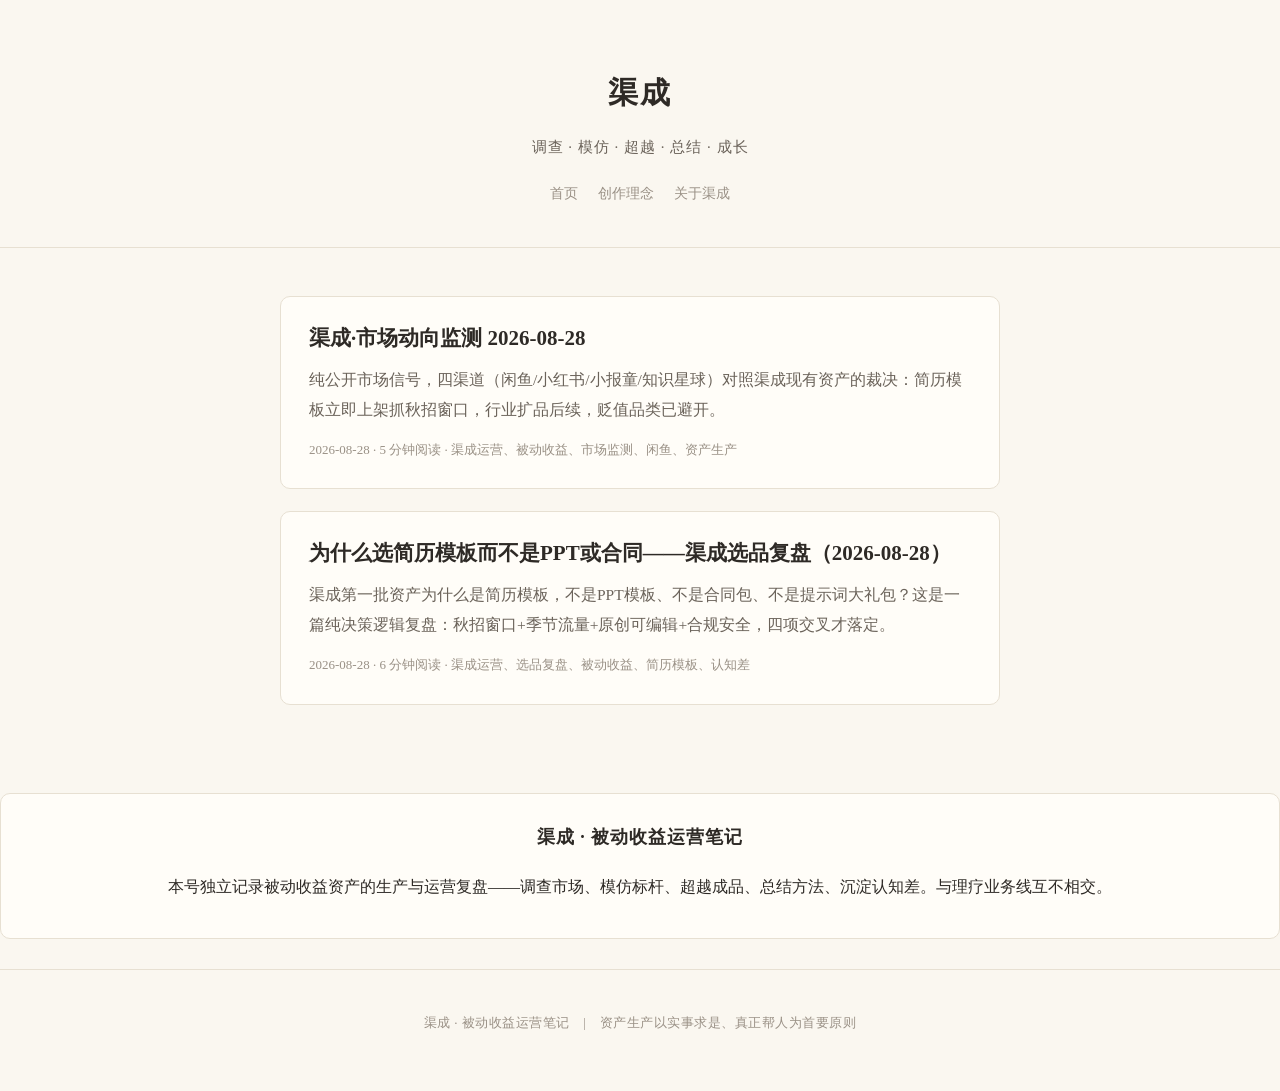
==== index.html @ 199cbadd "feat: 博客布局升级+选品复盘首篇+关于页" ====
<!doctype html>
<html lang="zh-CN">
<head>
<meta charset="utf-8">
<meta name="viewport" content="width=device-width, initial-scale=1">
<title>渠成 · 被动收益运营笔记</title>
<meta name="description" content="渠成被动收益资产的生产与运营复盘：市场监测、资产方向裁决、认知差飞轮。调查→模仿→超越→总结→成长。">
<meta property="og:type" content="website">
<meta property="og:title" content="渠成 · 被动收益运营笔记">
<meta property="og:description" content="渠成被动收益资产的生产与运营复盘：市场监测、资产方向裁决、认知差飞轮。">
<meta property="og:url" content="https://mingyi-blog.github.io/qucheng-operation/">
<meta property="og:site_name" content="渠成">
<meta name="twitter:card" content="summary">
<link rel="stylesheet" href="assets/style.css">
</head>
<body>
<header class="site-header">
  <div class="wrap">
    <h1 class="site-title">渠成</h1>
    <p class="site-sub">调查 · 模仿 · 超越 · 总结 · 成长</p>
    <div class="site-nav"><a href="./">首页</a><a href="manifesto.html">创作理念</a><a href="about.html">关于渠成</a></div>
  </div>
</header>
<main class="wrap post-list">
<a class="post-card" href="posts/qucheng-market-2026-08-28.html"><h2>渠成·市场动向监测 2026-08-28</h2><p>纯公开市场信号，四渠道（闲鱼/小红书/小报童/知识星球）对照渠成现有资产的裁决：简历模板立即上架抓秋招窗口，行业扩品后续，贬值品类已避开。</p><div class="post-meta">2026-08-28 · 5 分钟阅读 · 渠成运营、被动收益、市场监测、闲鱼、资产生产</div></a>
<a class="post-card" href="posts/why-resume-not-ppt-2026-08-28.html"><h2>为什么选简历模板而不是PPT或合同——渠成选品复盘（2026-08-28）</h2><p>渠成第一批资产为什么是简历模板，不是PPT模板、不是合同包、不是提示词大礼包？这是一篇纯决策逻辑复盘：秋招窗口+季节流量+原创可编辑+合规安全，四项交叉才落定。</p><div class="post-meta">2026-08-28 · 6 分钟阅读 · 渠成运营、选品复盘、被动收益、简历模板、认知差</div></a>

</main>
<section class="follow-box"><h3 class="box-title">渠成 · 被动收益运营笔记</h3><p class="cta-text">本号独立记录被动收益资产的生产与运营复盘——调查市场、模仿标杆、超越成品、总结方法、沉淀认知差。与理疗业务线互不相交。</p></section>
<footer class="site-footer">渠成 · 被动收益运营笔记　|　资产生产以实事求是、真正帮人为首要原则</footer>
</body>
</html>
---- assets/style.css ----
:root {
  --bg: #faf7f0;
  --bg-card: #fffdf8;
  --ink: #2e2a26;
  --ink-soft: #6b635a;
  --ink-faint: #9a9186;
  --line: #e7e0d2;
  --accent: #8a6d3b;
  --accent-soft: #b89b6e;
  --max: 720px;
  --radius: 10px;
}

* { box-sizing: border-box; }

html { scroll-behavior: smooth; }

body {
  margin: 0;
  background: var(--bg);
  color: var(--ink);
  font-family: "Noto Serif SC", "Songti SC", "SimSun", serif;
  font-size: 18px;
  line-height: 1.95;
  -webkit-font-smoothing: antialiased;
}

a { color: var(--accent); text-decoration: none; }
a:hover { color: var(--accent-soft); text-decoration: underline; }

.wrap { max-width: var(--max); margin: 0 auto; padding: 0 22px; }

/* ---------- 顶部 ---------- */
.site-header {
  text-align: center;
  padding: 64px 22px 40px;
  border-bottom: 1px solid var(--line);
  margin-bottom: 8px;
}
.site-title {
  font-size: 30px;
  font-weight: 700;
  letter-spacing: 2px;
  margin: 0 0 10px;
}
.site-sub {
  font-size: 15px;
  color: var(--ink-soft);
  letter-spacing: 1px;
  margin: 0;
}
.site-nav { margin-top: 18px; font-size: 14px; }
.site-nav a { color: var(--ink-faint); margin: 0 10px; }

/* ---------- 文章列表 ---------- */
.post-list { padding: 40px 0 20px; }
.post-card {
  display: block;
  background: var(--bg-card);
  border: 1px solid var(--line);
  border-radius: var(--radius);
  padding: 26px 28px;
  margin-bottom: 22px;
  transition: transform .15s ease, box-shadow .15s ease;
}
.post-card:hover {
  transform: translateY(-2px);
  box-shadow: 0 8px 24px rgba(120,100,60,.10);
  text-decoration: none;
}
.post-card h2 {
  font-size: 21px;
  margin: 0 0 10px;
  color: var(--ink);
  line-height: 1.5;
}
.post-card p { margin: 0 0 12px; color: var(--ink-soft); font-size: 15.5px; }
.post-meta { font-size: 13px; color: var(--ink-faint); }

/* ---------- 文章页 ---------- */
.article { padding: 56px 0 40px; }
.article-header { text-align: center; margin-bottom: 38px; }
.article-header h1 {
  font-size: 27px;
  font-weight: 700;
  letter-spacing: 1px;
  margin: 0 0 14px;
  line-height: 1.5;
}
.article-meta {
  font-size: 13.5px;
  color: var(--ink-faint);
  letter-spacing: .5px;
}
.article-body { font-size: 18px; }
.article-body h2 {
  font-size: 21px;
  margin: 38px 0 14px;
  padding-left: 12px;
  border-left: 3px solid var(--accent-soft);
}
.article-body p { margin: 16px 0; }
.article-body blockquote {
  margin: 22px 0;
  padding: 14px 22px;
  background: #f4efe4;
  border-left: 3px solid var(--accent);
  border-radius: 0 var(--radius) var(--radius) 0;
  color: var(--ink-soft);
  font-style: normal;
}
.article-body ul, .article-body ol { padding-left: 24px; margin: 16px 0; }
.article-body li { margin: 8px 0; }
.article-body hr { border: none; border-top: 1px solid var(--line); margin: 36px 0; }

.tags { margin-top: 18px; }
.tag {
  display: inline-block;
  font-size: 12.5px;
  color: var(--accent);
  background: #f3ecdd;
  border: 1px solid var(--line);
  border-radius: 20px;
  padding: 3px 12px;
  margin: 0 6px 6px 0;
}

.article-body table {
  width: 100%;
  border-collapse: collapse;
  margin: 20px 0;
  font-size: 15px;
  background: var(--bg-card);
  border: 1px solid var(--line);
  border-radius: var(--radius);
  overflow: hidden;
}
.article-body th, .article-body td {
  padding: 10px 12px;
  border-bottom: 1px solid var(--line);
  text-align: left;
}
.article-body th {
  background: #f4efe4;
  font-weight: 700;
  color: var(--ink);
  font-size: 13.5px;
}
.article-body tr:last-child td { border-bottom: none; }
.article-body td { color: var(--ink-soft); }

/* ---------- 页脚 ---------- */
.site-footer {
  text-align: center;
  padding: 40px 22px 56px;
  border-top: 1px solid var(--line);
  margin-top: 30px;
  font-size: 13px;
  color: var(--ink-faint);
  letter-spacing: .5px;
}

/* ---------- 分享栏 ---------- */
.share-bar {
  margin: 26px 0 10px;
  padding: 14px 16px;
  background: #f4efe4;
  border: 1px solid var(--line);
  border-radius: var(--radius);
}
.share-tip { font-size: 14px; color: var(--ink-soft); margin-right: 6px; }
.share-btn {
  font-family: inherit;
  font-size: 13.5px;
  color: var(--accent);
  background: var(--bg-card);
  border: 1px solid var(--accent-soft);
  border-radius: 18px;
  padding: 5px 14px;
  margin: 4px 4px 0 0;
  cursor: pointer;
  transition: background .15s ease, color .15s ease;
}
.share-btn:hover { background: var(--accent); color: #fff; }
.wx-qr {
  margin: 12px 0 4px;
  padding: 14px 16px;
  background: var(--bg-card);
  border: 1px solid var(--line);
  border-radius: var(--radius);
  text-align: center;
  font-size: 13px;
  color: var(--ink-soft);
}
.wx-qr img { display: block; margin: 8px auto 0; border-radius: 6px; }

/* ---------- 关注引导 / 私域 CTA ---------- */
.follow-box, .cta-box {
  margin: 46px 0 0;
  padding: 26px 24px;
  background: var(--bg-card);
  border: 1px solid var(--line);
  border-radius: var(--radius);
  text-align: center;
}
.box-title {
  font-size: 18px;
  color: var(--ink);
  margin: 0 0 16px;
  letter-spacing: 1px;
}
.social-list {
  display: flex;
  flex-wrap: wrap;
  justify-content: center;
  gap: 12px;
}
.social-link {
  display: inline-flex;
  flex-direction: column;
  align-items: center;
  min-width: 92px;
  padding: 12px 14px;
  background: #f4efe4;
  border: 1px solid var(--line);
  border-radius: var(--radius);
  color: var(--accent);
  font-size: 15px;
  font-weight: 600;
  text-decoration: none;
}
.social-link span {
  margin-top: 4px;
  font-size: 12px;
  font-weight: 400;
  color: var(--ink-faint);
}
.social-link:hover { background: var(--accent); color: #fff; text-decoration: none; }
.social-link:hover span { color: rgba(255,255,255,.8); }
.cta-text {
  font-size: 16px;
  color: var(--ink);
  margin: 0 0 10px;
}
.cta-note {
  font-size: 13px;
  color: var(--ink-faint);
  margin: 0;
}

/* ---------- 响应式 ---------- */
@media (max-width: 600px) {
  body { font-size: 16.5px; }
  .site-header { padding: 44px 18px 30px; }
  .site-title { font-size: 25px; }
  .article-header h1 { font-size: 23px; }
  .post-card { padding: 20px 20px; }
  .article-body { font-size: 16.5px; }
  .social-link { min-width: 76px; padding: 10px; }
}

/* ---------- 相关阅读 / 大家还问 ---------- */
.rel-box, .faq-box {
  margin: 46px 0 0;
  padding: 24px 24px;
  background: var(--bg-card);
  border: 1px solid var(--line);
  border-radius: var(--radius);
}
.rel-list { display: flex; flex-direction: column; gap: 10px; }
.rel-link {
  display: block;
  padding: 12px 16px;
  background: #f4efe4;
  border: 1px solid var(--line);
  border-radius: var(--radius);
  color: var(--ink);
  font-size: 15.5px;
  font-weight: 600;
  text-decoration: none;
}
.rel-link:hover { background: var(--accent); color: #fff; text-decoration: none; }
.faq-item {
  padding: 12px 0;
  border-bottom: 1px dashed var(--line);
}
.faq-item:last-child { border-bottom: none; }
.faq-q { margin: 0 0 6px; font-size: 16px; font-weight: 700; color: var(--ink); }
.faq-a { margin: 0; font-size: 15px; color: var(--ink-soft); }
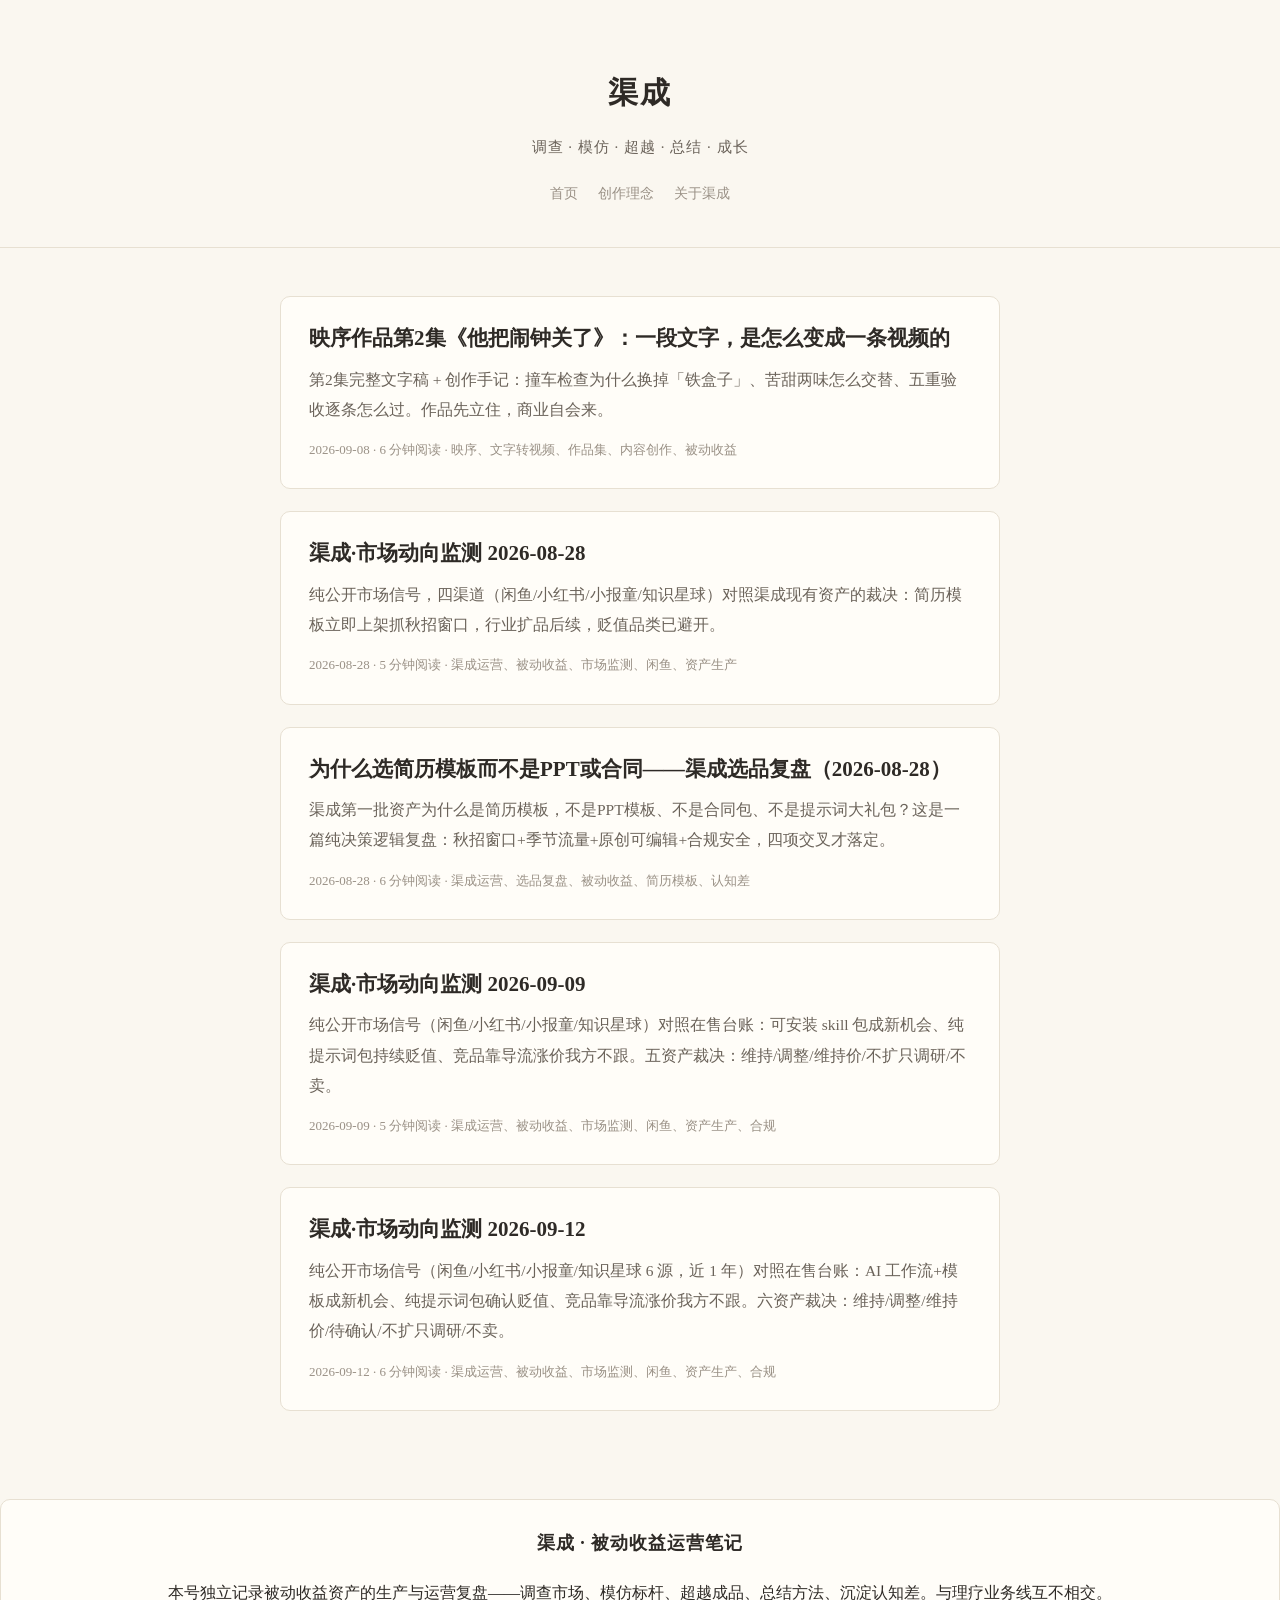
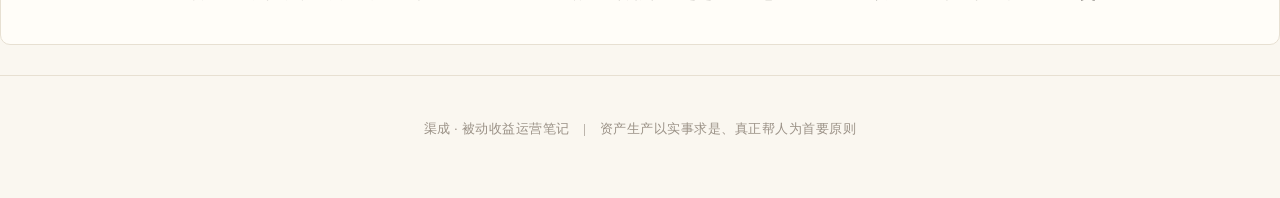
==== commit 5968b3f5: "feat: 渠成市场监测 2026-09-12" ====
--- a/index.html
+++ b/index.html
@@ -22,8 +22,11 @@
   </div>
 </header>
 <main class="wrap post-list">
+<a class="post-card" href="posts/yingxu-ep2-alarm-clock-2026-09-08.html"><h2>映序作品第2集《他把闹钟关了》：一段文字，是怎么变成一条视频的</h2><p>第2集完整文字稿 + 创作手记：撞车检查为什么换掉「铁盒子」、苦甜两味怎么交替、五重验收逐条怎么过。作品先立住，商业自会来。</p><div class="post-meta">2026-09-08 · 6 分钟阅读 · 映序、文字转视频、作品集、内容创作、被动收益</div></a>
 <a class="post-card" href="posts/qucheng-market-2026-08-28.html"><h2>渠成·市场动向监测 2026-08-28</h2><p>纯公开市场信号，四渠道（闲鱼/小红书/小报童/知识星球）对照渠成现有资产的裁决：简历模板立即上架抓秋招窗口，行业扩品后续，贬值品类已避开。</p><div class="post-meta">2026-08-28 · 5 分钟阅读 · 渠成运营、被动收益、市场监测、闲鱼、资产生产</div></a>
 <a class="post-card" href="posts/why-resume-not-ppt-2026-08-28.html"><h2>为什么选简历模板而不是PPT或合同——渠成选品复盘（2026-08-28）</h2><p>渠成第一批资产为什么是简历模板，不是PPT模板、不是合同包、不是提示词大礼包？这是一篇纯决策逻辑复盘：秋招窗口+季节流量+原创可编辑+合规安全，四项交叉才落定。</p><div class="post-meta">2026-08-28 · 6 分钟阅读 · 渠成运营、选品复盘、被动收益、简历模板、认知差</div></a>
+<a class="post-card" href="posts/qucheng-market-2026-09-09.html"><h2>渠成·市场动向监测 2026-09-09</h2><p>纯公开市场信号（闲鱼/小红书/小报童/知识星球）对照在售台账：可安装 skill 包成新机会、纯提示词包持续贬值、竞品靠导流涨价我方不跟。五资产裁决：维持/调整/维持价/不扩只调研/不卖。</p><div class="post-meta">2026-09-09 · 5 分钟阅读 · 渠成运营、被动收益、市场监测、闲鱼、资产生产、合规</div></a>
+<a class="post-card" href="posts/qucheng-market-2026-09-12.html"><h2>渠成·市场动向监测 2026-09-12</h2><p>纯公开市场信号（闲鱼/小红书/小报童/知识星球 6 源，近 1 年）对照在售台账：AI 工作流+模板成新机会、纯提示词包确认贬值、竞品靠导流涨价我方不跟。六资产裁决：维持/调整/维持价/待确认/不扩只调研/不卖。</p><div class="post-meta">2026-09-12 · 6 分钟阅读 · 渠成运营、被动收益、市场监测、闲鱼、资产生产、合规</div></a>
 
 </main>
 <section class="follow-box"><h3 class="box-title">渠成 · 被动收益运营笔记</h3><p class="cta-text">本号独立记录被动收益资产的生产与运营复盘——调查市场、模仿标杆、超越成品、总结方法、沉淀认知差。与理疗业务线互不相交。</p></section>
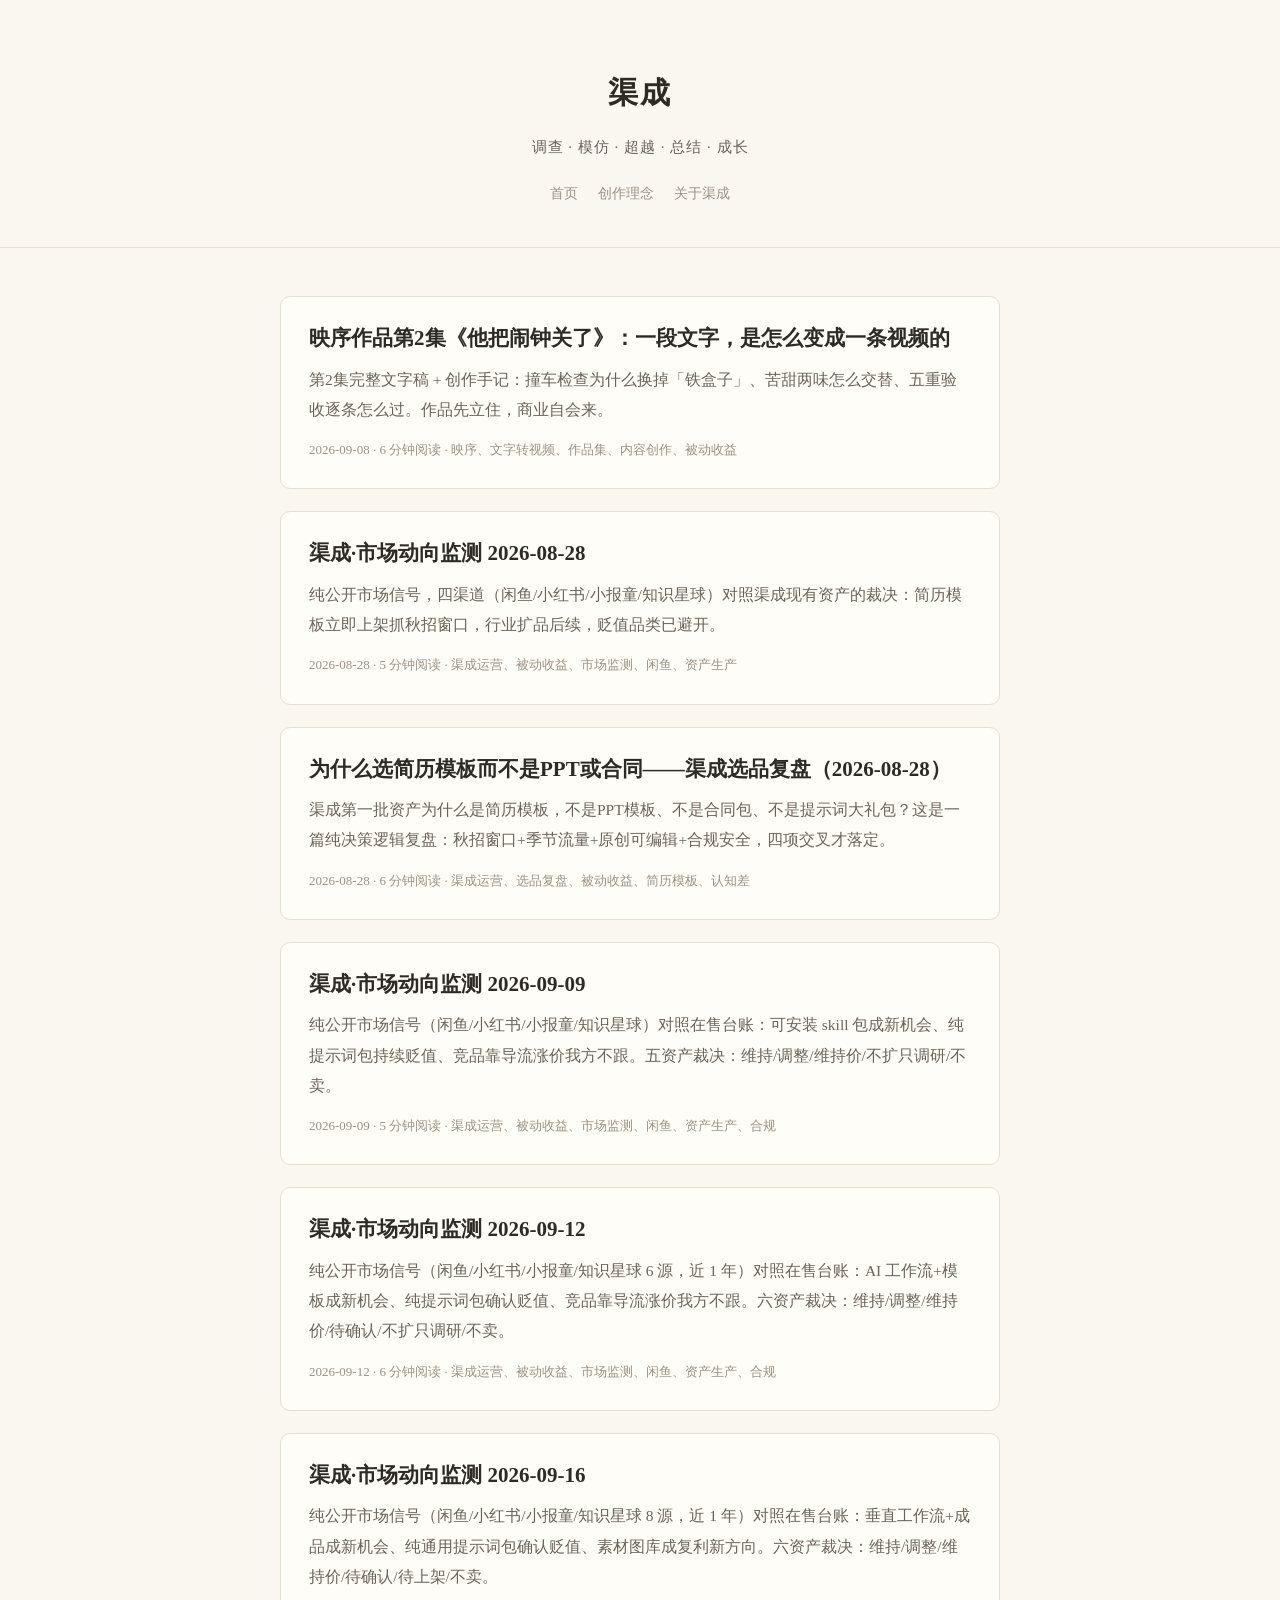
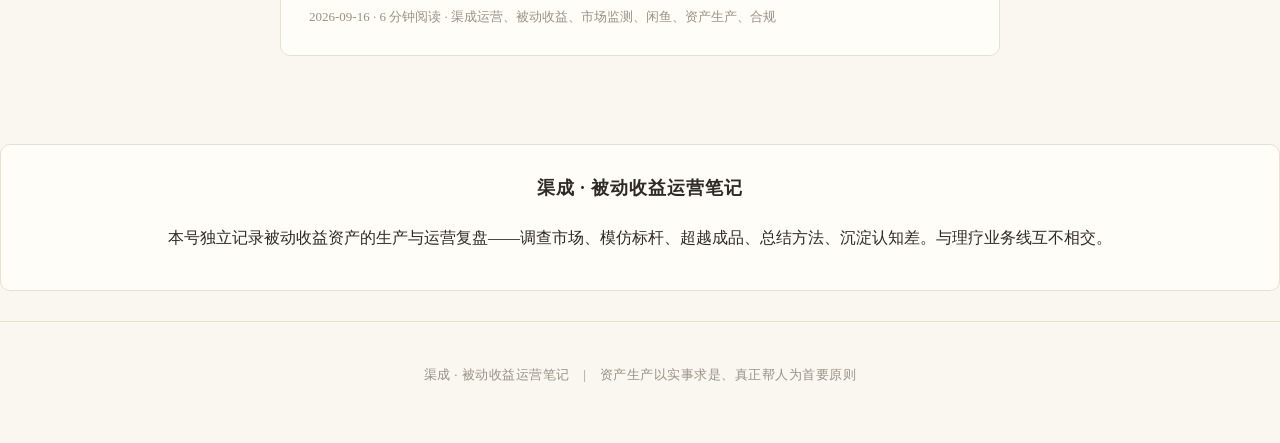
==== commit d945ff19: "feat: 渠成市场监测 2026-09-16" ====
--- a/index.html
+++ b/index.html
@@ -27,6 +27,7 @@
 <a class="post-card" href="posts/why-resume-not-ppt-2026-08-28.html"><h2>为什么选简历模板而不是PPT或合同——渠成选品复盘（2026-08-28）</h2><p>渠成第一批资产为什么是简历模板，不是PPT模板、不是合同包、不是提示词大礼包？这是一篇纯决策逻辑复盘：秋招窗口+季节流量+原创可编辑+合规安全，四项交叉才落定。</p><div class="post-meta">2026-08-28 · 6 分钟阅读 · 渠成运营、选品复盘、被动收益、简历模板、认知差</div></a>
 <a class="post-card" href="posts/qucheng-market-2026-09-09.html"><h2>渠成·市场动向监测 2026-09-09</h2><p>纯公开市场信号（闲鱼/小红书/小报童/知识星球）对照在售台账：可安装 skill 包成新机会、纯提示词包持续贬值、竞品靠导流涨价我方不跟。五资产裁决：维持/调整/维持价/不扩只调研/不卖。</p><div class="post-meta">2026-09-09 · 5 分钟阅读 · 渠成运营、被动收益、市场监测、闲鱼、资产生产、合规</div></a>
 <a class="post-card" href="posts/qucheng-market-2026-09-12.html"><h2>渠成·市场动向监测 2026-09-12</h2><p>纯公开市场信号（闲鱼/小红书/小报童/知识星球 6 源，近 1 年）对照在售台账：AI 工作流+模板成新机会、纯提示词包确认贬值、竞品靠导流涨价我方不跟。六资产裁决：维持/调整/维持价/待确认/不扩只调研/不卖。</p><div class="post-meta">2026-09-12 · 6 分钟阅读 · 渠成运营、被动收益、市场监测、闲鱼、资产生产、合规</div></a>
+<a class="post-card" href="posts/qucheng-market-2026-09-16.html"><h2>渠成·市场动向监测 2026-09-16</h2><p>纯公开市场信号（闲鱼/小红书/小报童/知识星球 8 源，近 1 年）对照在售台账：垂直工作流+成品成新机会、纯通用提示词包确认贬值、素材图库成复利新方向。六资产裁决：维持/调整/维持价/待确认/待上架/不卖。</p><div class="post-meta">2026-09-16 · 6 分钟阅读 · 渠成运营、被动收益、市场监测、闲鱼、资产生产、合规</div></a>
 
 </main>
 <section class="follow-box"><h3 class="box-title">渠成 · 被动收益运营笔记</h3><p class="cta-text">本号独立记录被动收益资产的生产与运营复盘——调查市场、模仿标杆、超越成品、总结方法、沉淀认知差。与理疗业务线互不相交。</p></section>
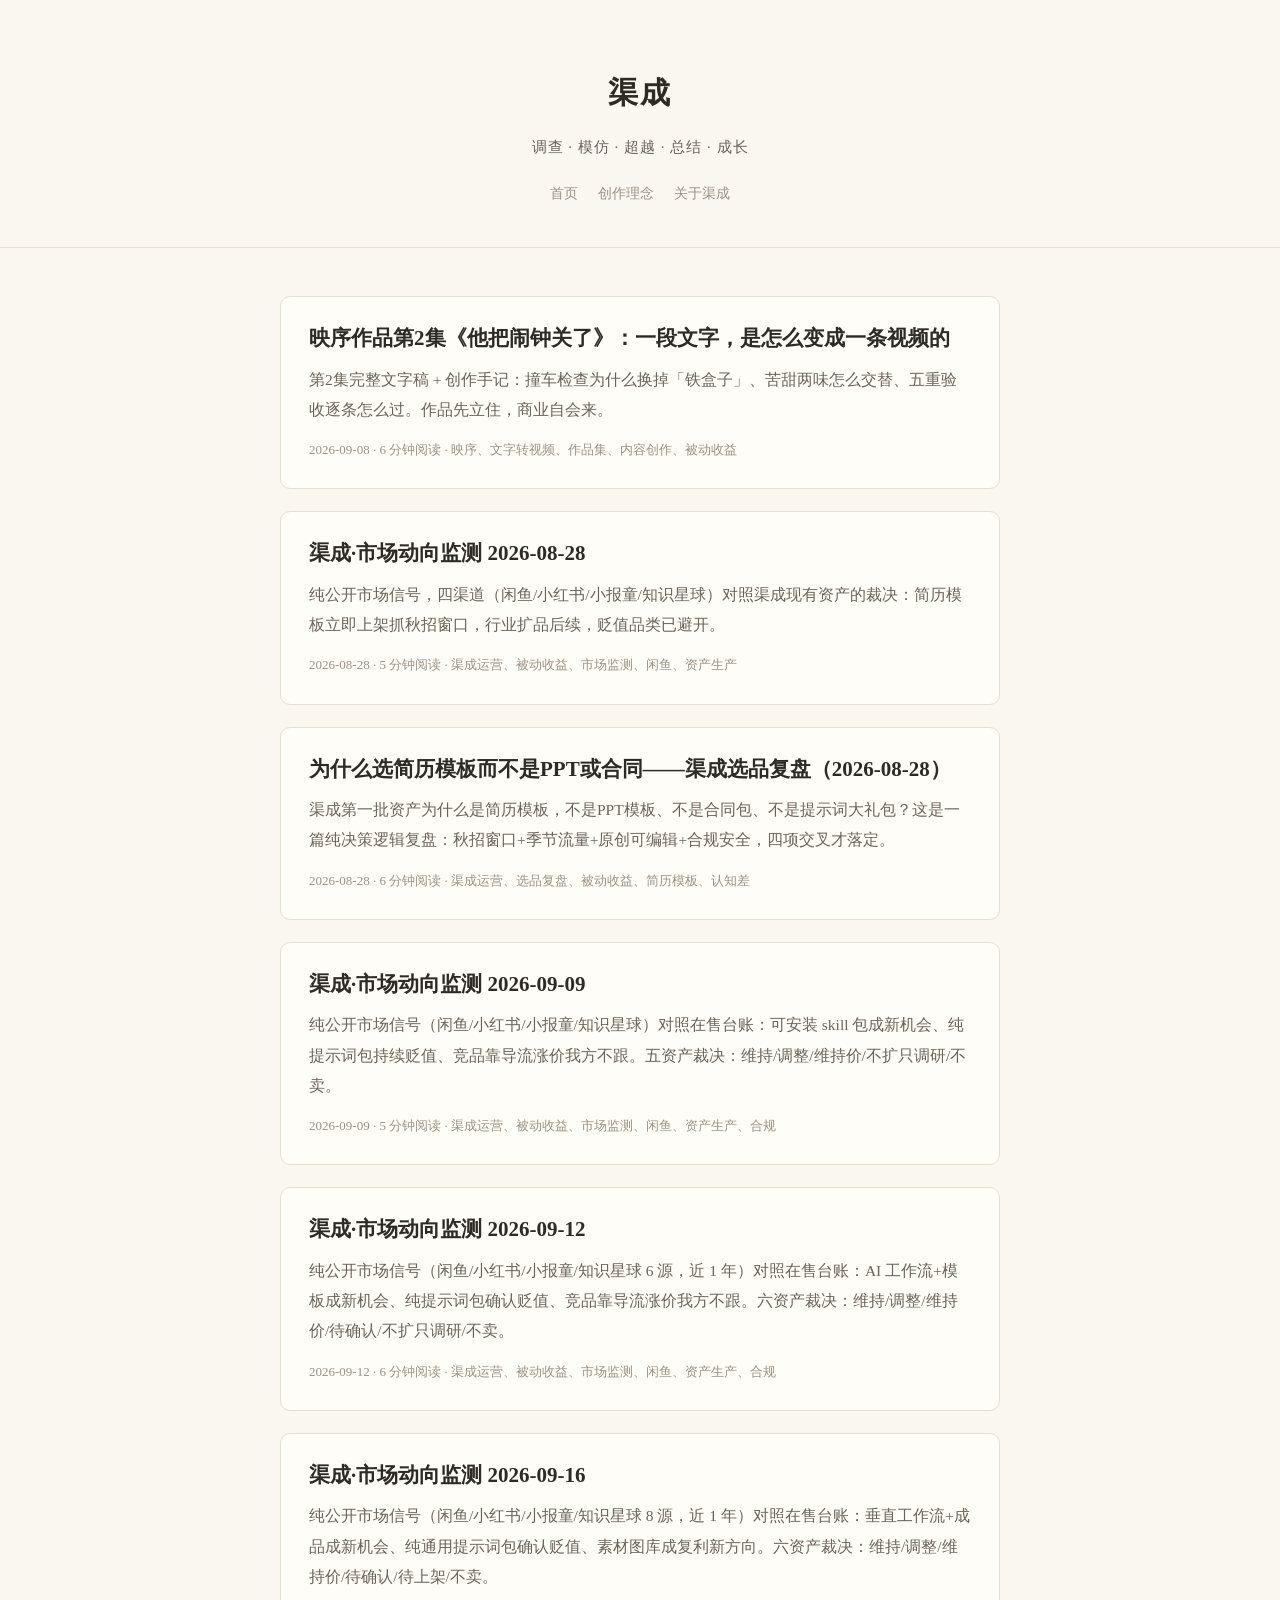
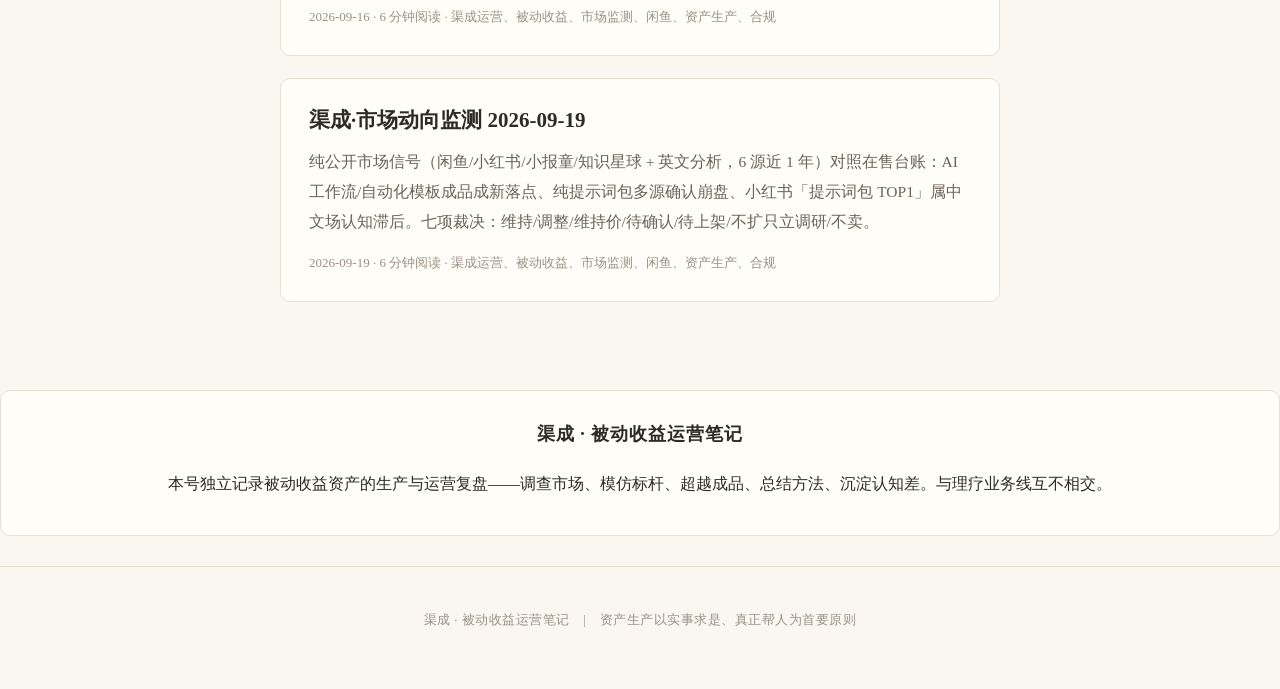
==== commit 2c94f257: "feat: 渠成市场监测 2026-09-19" ====
--- a/index.html
+++ b/index.html
@@ -28,6 +28,7 @@
 <a class="post-card" href="posts/qucheng-market-2026-09-09.html"><h2>渠成·市场动向监测 2026-09-09</h2><p>纯公开市场信号（闲鱼/小红书/小报童/知识星球）对照在售台账：可安装 skill 包成新机会、纯提示词包持续贬值、竞品靠导流涨价我方不跟。五资产裁决：维持/调整/维持价/不扩只调研/不卖。</p><div class="post-meta">2026-09-09 · 5 分钟阅读 · 渠成运营、被动收益、市场监测、闲鱼、资产生产、合规</div></a>
 <a class="post-card" href="posts/qucheng-market-2026-09-12.html"><h2>渠成·市场动向监测 2026-09-12</h2><p>纯公开市场信号（闲鱼/小红书/小报童/知识星球 6 源，近 1 年）对照在售台账：AI 工作流+模板成新机会、纯提示词包确认贬值、竞品靠导流涨价我方不跟。六资产裁决：维持/调整/维持价/待确认/不扩只调研/不卖。</p><div class="post-meta">2026-09-12 · 6 分钟阅读 · 渠成运营、被动收益、市场监测、闲鱼、资产生产、合规</div></a>
 <a class="post-card" href="posts/qucheng-market-2026-09-16.html"><h2>渠成·市场动向监测 2026-09-16</h2><p>纯公开市场信号（闲鱼/小红书/小报童/知识星球 8 源，近 1 年）对照在售台账：垂直工作流+成品成新机会、纯通用提示词包确认贬值、素材图库成复利新方向。六资产裁决：维持/调整/维持价/待确认/待上架/不卖。</p><div class="post-meta">2026-09-16 · 6 分钟阅读 · 渠成运营、被动收益、市场监测、闲鱼、资产生产、合规</div></a>
+<a class="post-card" href="posts/qucheng-market-2026-09-19.html"><h2>渠成·市场动向监测 2026-09-19</h2><p>纯公开市场信号（闲鱼/小红书/小报童/知识星球 + 英文分析，6 源近 1 年）对照在售台账：AI 工作流/自动化模板成品成新落点、纯提示词包多源确认崩盘、小红书「提示词包 TOP1」属中文场认知滞后。七项裁决：维持/调整/维持价/待确认/待上架/不扩只立调研/不卖。</p><div class="post-meta">2026-09-19 · 6 分钟阅读 · 渠成运营、被动收益、市场监测、闲鱼、资产生产、合规</div></a>
 
 </main>
 <section class="follow-box"><h3 class="box-title">渠成 · 被动收益运营笔记</h3><p class="cta-text">本号独立记录被动收益资产的生产与运营复盘——调查市场、模仿标杆、超越成品、总结方法、沉淀认知差。与理疗业务线互不相交。</p></section>
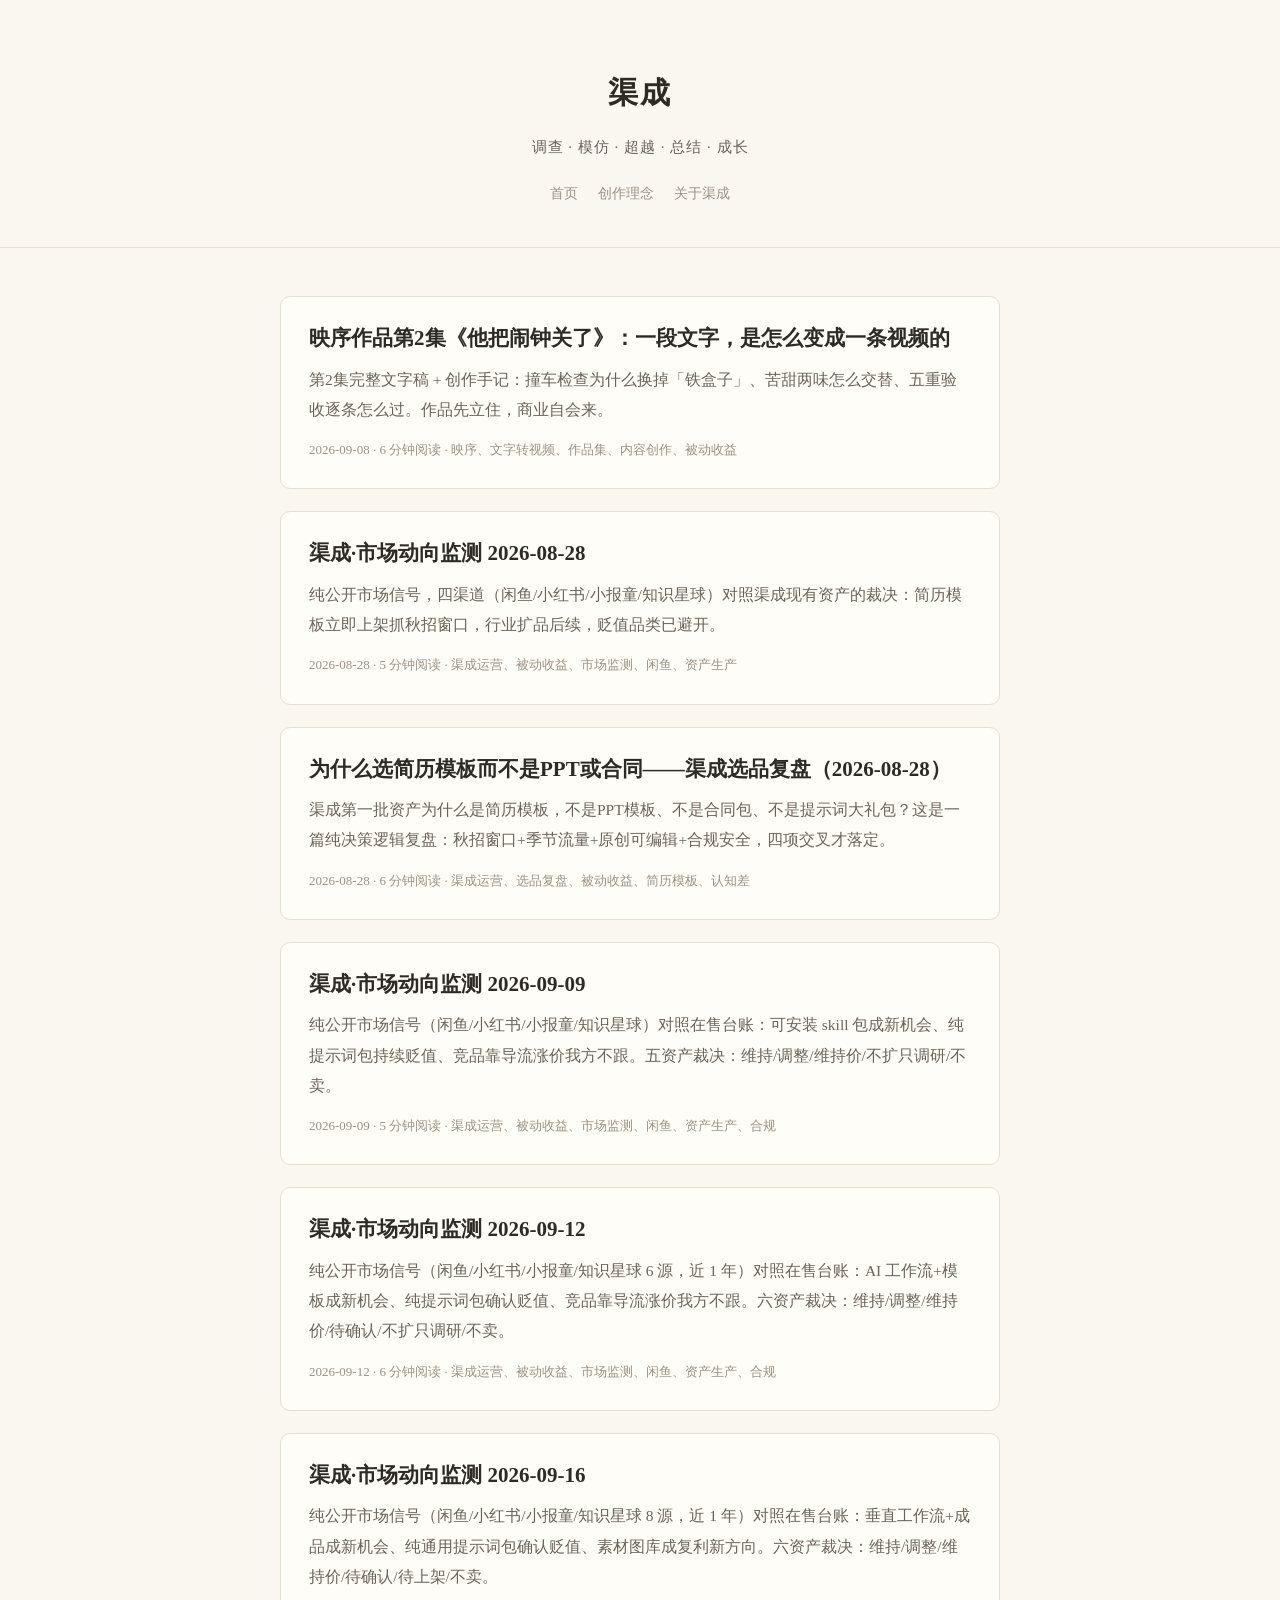
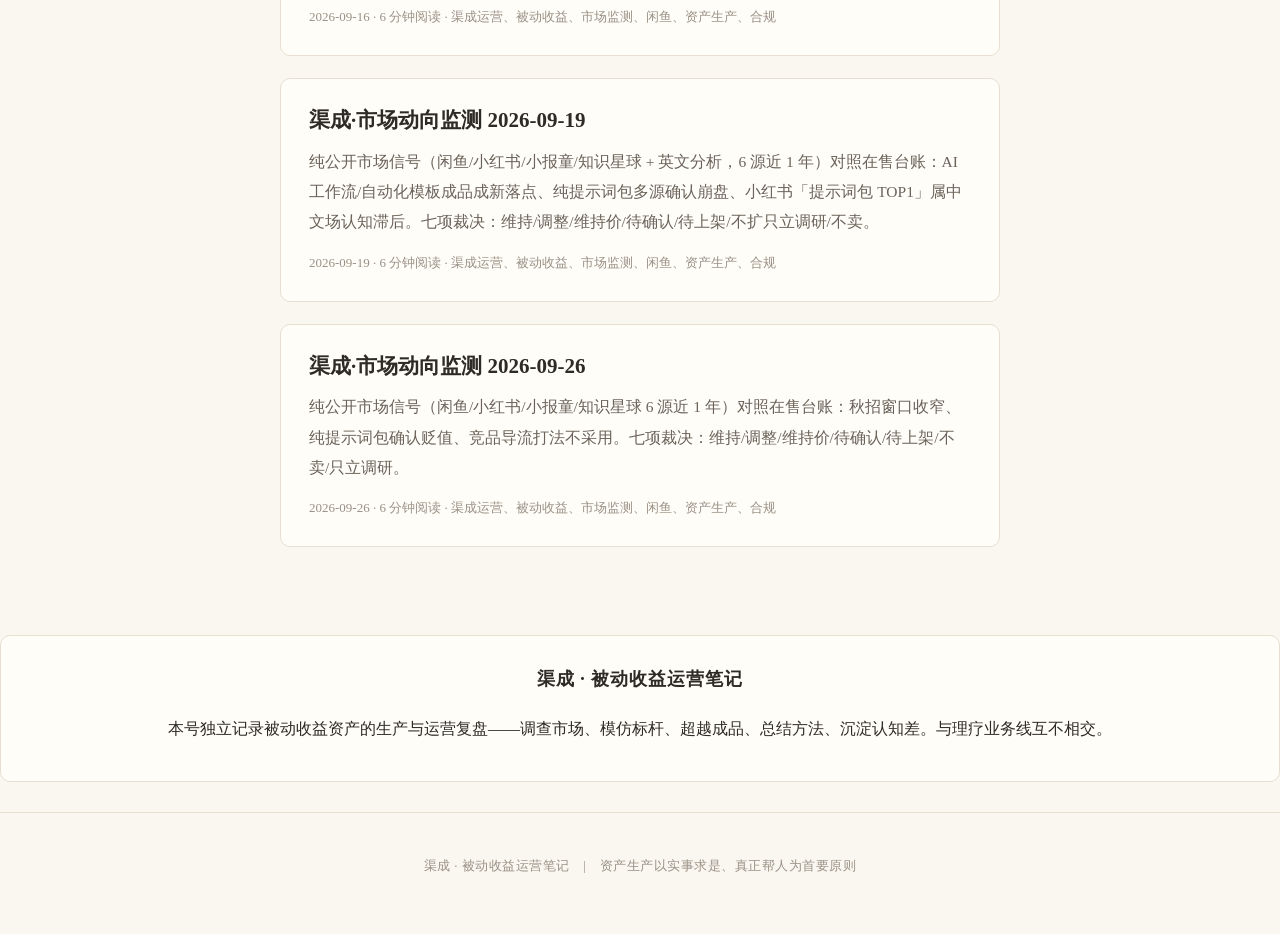
==== commit 174ed368: "feat: 渠成市场监测 2026-09-26" ====
--- a/index.html
+++ b/index.html
@@ -29,6 +29,7 @@
 <a class="post-card" href="posts/qucheng-market-2026-09-12.html"><h2>渠成·市场动向监测 2026-09-12</h2><p>纯公开市场信号（闲鱼/小红书/小报童/知识星球 6 源，近 1 年）对照在售台账：AI 工作流+模板成新机会、纯提示词包确认贬值、竞品靠导流涨价我方不跟。六资产裁决：维持/调整/维持价/待确认/不扩只调研/不卖。</p><div class="post-meta">2026-09-12 · 6 分钟阅读 · 渠成运营、被动收益、市场监测、闲鱼、资产生产、合规</div></a>
 <a class="post-card" href="posts/qucheng-market-2026-09-16.html"><h2>渠成·市场动向监测 2026-09-16</h2><p>纯公开市场信号（闲鱼/小红书/小报童/知识星球 8 源，近 1 年）对照在售台账：垂直工作流+成品成新机会、纯通用提示词包确认贬值、素材图库成复利新方向。六资产裁决：维持/调整/维持价/待确认/待上架/不卖。</p><div class="post-meta">2026-09-16 · 6 分钟阅读 · 渠成运营、被动收益、市场监测、闲鱼、资产生产、合规</div></a>
 <a class="post-card" href="posts/qucheng-market-2026-09-19.html"><h2>渠成·市场动向监测 2026-09-19</h2><p>纯公开市场信号（闲鱼/小红书/小报童/知识星球 + 英文分析，6 源近 1 年）对照在售台账：AI 工作流/自动化模板成品成新落点、纯提示词包多源确认崩盘、小红书「提示词包 TOP1」属中文场认知滞后。七项裁决：维持/调整/维持价/待确认/待上架/不扩只立调研/不卖。</p><div class="post-meta">2026-09-19 · 6 分钟阅读 · 渠成运营、被动收益、市场监测、闲鱼、资产生产、合规</div></a>
+<a class="post-card" href="posts/qucheng-market-2026-09-26.html"><h2>渠成·市场动向监测 2026-09-26</h2><p>纯公开市场信号（闲鱼/小红书/小报童/知识星球 6 源近 1 年）对照在售台账：秋招窗口收窄、纯提示词包确认贬值、竞品导流打法不采用。七项裁决：维持/调整/维持价/待确认/待上架/不卖/只立调研。</p><div class="post-meta">2026-09-26 · 6 分钟阅读 · 渠成运营、被动收益、市场监测、闲鱼、资产生产、合规</div></a>
 
 </main>
 <section class="follow-box"><h3 class="box-title">渠成 · 被动收益运营笔记</h3><p class="cta-text">本号独立记录被动收益资产的生产与运营复盘——调查市场、模仿标杆、超越成品、总结方法、沉淀认知差。与理疗业务线互不相交。</p></section>
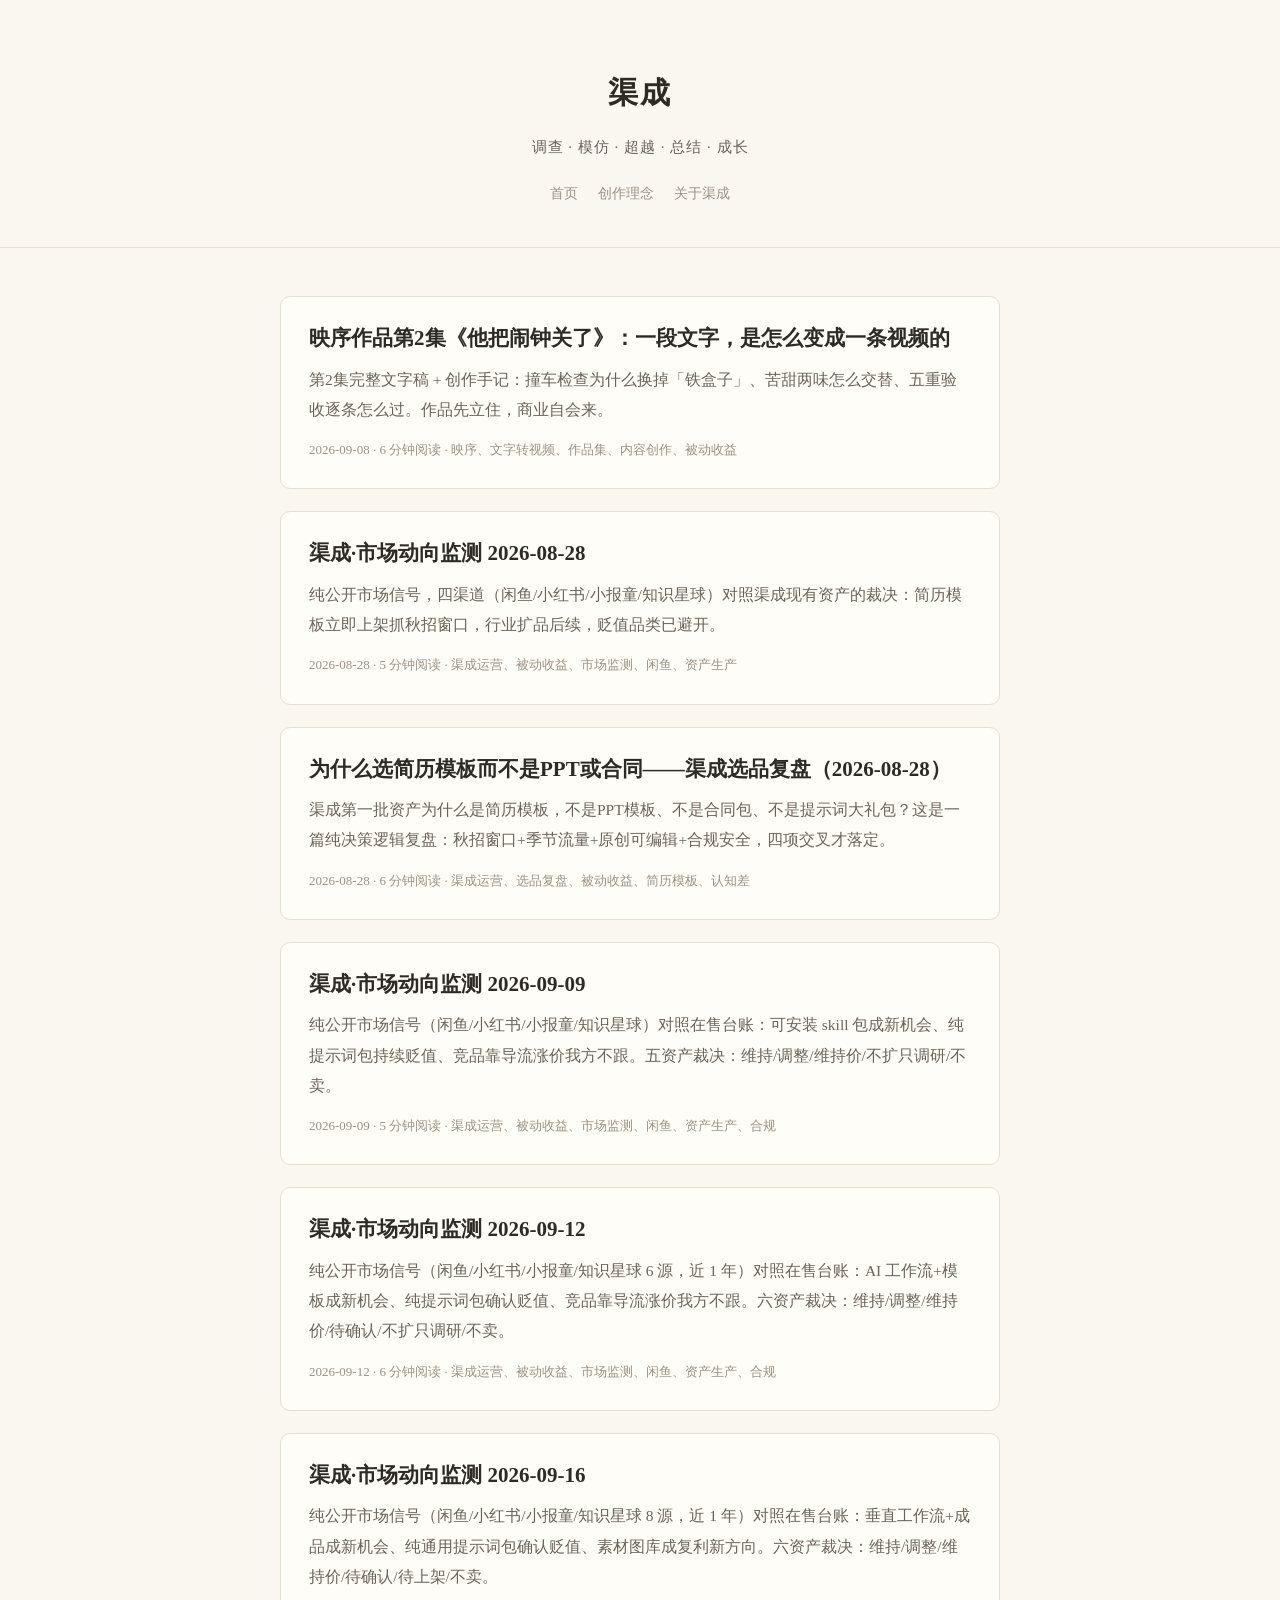
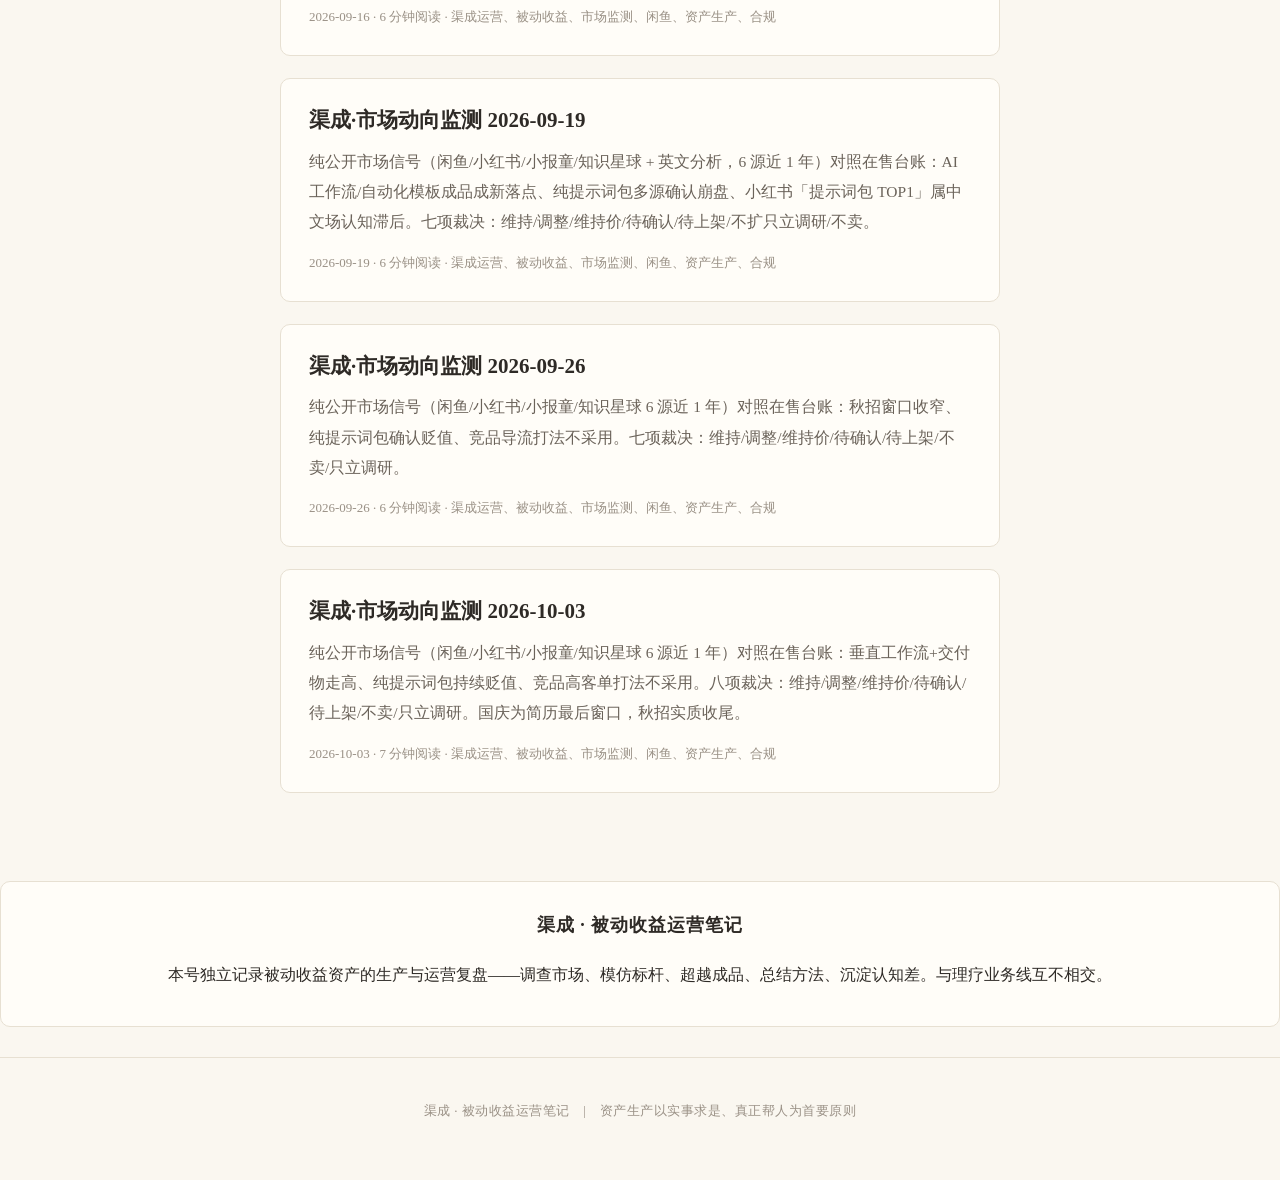
==== commit 8a06d2c8: "feat: 渠成市场监测 2026-10-03" ====
--- a/index.html
+++ b/index.html
@@ -30,6 +30,7 @@
 <a class="post-card" href="posts/qucheng-market-2026-09-16.html"><h2>渠成·市场动向监测 2026-09-16</h2><p>纯公开市场信号（闲鱼/小红书/小报童/知识星球 8 源，近 1 年）对照在售台账：垂直工作流+成品成新机会、纯通用提示词包确认贬值、素材图库成复利新方向。六资产裁决：维持/调整/维持价/待确认/待上架/不卖。</p><div class="post-meta">2026-09-16 · 6 分钟阅读 · 渠成运营、被动收益、市场监测、闲鱼、资产生产、合规</div></a>
 <a class="post-card" href="posts/qucheng-market-2026-09-19.html"><h2>渠成·市场动向监测 2026-09-19</h2><p>纯公开市场信号（闲鱼/小红书/小报童/知识星球 + 英文分析，6 源近 1 年）对照在售台账：AI 工作流/自动化模板成品成新落点、纯提示词包多源确认崩盘、小红书「提示词包 TOP1」属中文场认知滞后。七项裁决：维持/调整/维持价/待确认/待上架/不扩只立调研/不卖。</p><div class="post-meta">2026-09-19 · 6 分钟阅读 · 渠成运营、被动收益、市场监测、闲鱼、资产生产、合规</div></a>
 <a class="post-card" href="posts/qucheng-market-2026-09-26.html"><h2>渠成·市场动向监测 2026-09-26</h2><p>纯公开市场信号（闲鱼/小红书/小报童/知识星球 6 源近 1 年）对照在售台账：秋招窗口收窄、纯提示词包确认贬值、竞品导流打法不采用。七项裁决：维持/调整/维持价/待确认/待上架/不卖/只立调研。</p><div class="post-meta">2026-09-26 · 6 分钟阅读 · 渠成运营、被动收益、市场监测、闲鱼、资产生产、合规</div></a>
+<a class="post-card" href="posts/qucheng-market-2026-10-03.html"><h2>渠成·市场动向监测 2026-10-03</h2><p>纯公开市场信号（闲鱼/小红书/小报童/知识星球 6 源近 1 年）对照在售台账：垂直工作流+交付物走高、纯提示词包持续贬值、竞品高客单打法不采用。八项裁决：维持/调整/维持价/待确认/待上架/不卖/只立调研。国庆为简历最后窗口，秋招实质收尾。</p><div class="post-meta">2026-10-03 · 7 分钟阅读 · 渠成运营、被动收益、市场监测、闲鱼、资产生产、合规</div></a>
 
 </main>
 <section class="follow-box"><h3 class="box-title">渠成 · 被动收益运营笔记</h3><p class="cta-text">本号独立记录被动收益资产的生产与运营复盘——调查市场、模仿标杆、超越成品、总结方法、沉淀认知差。与理疗业务线互不相交。</p></section>
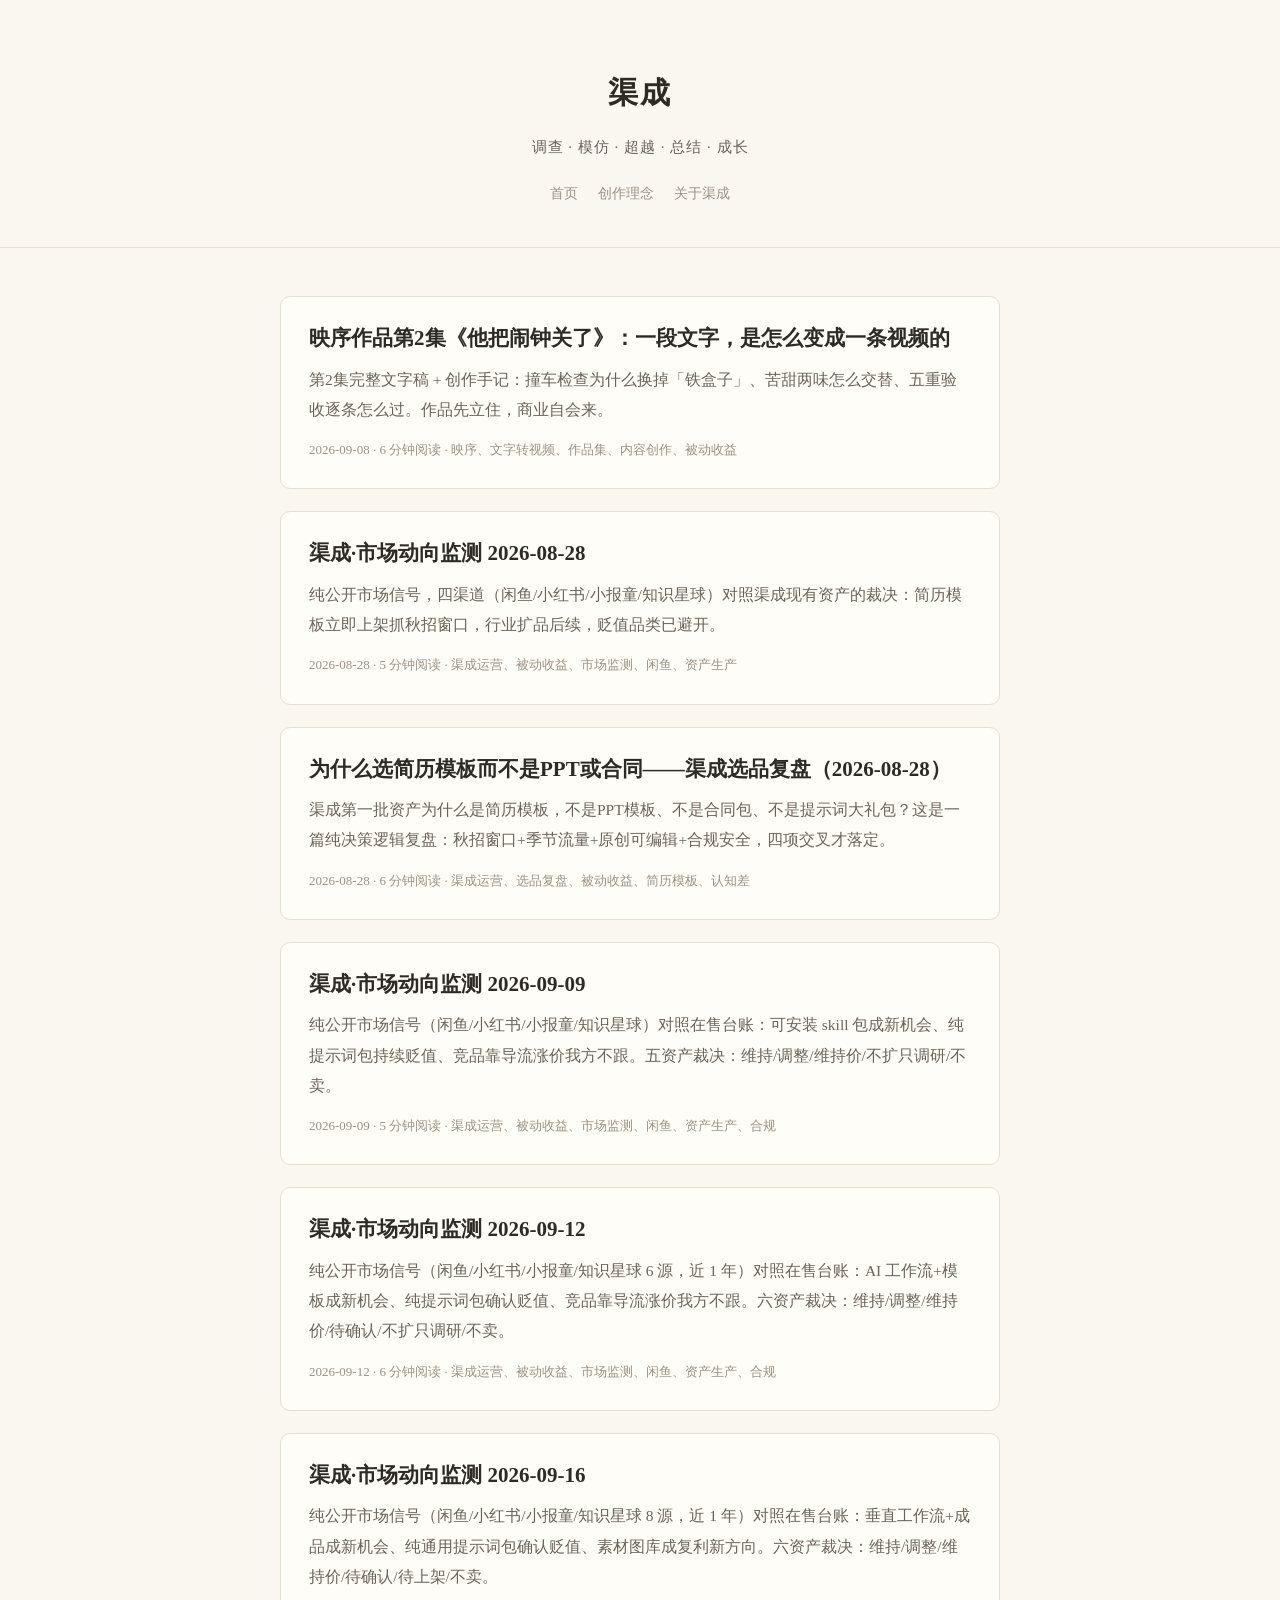
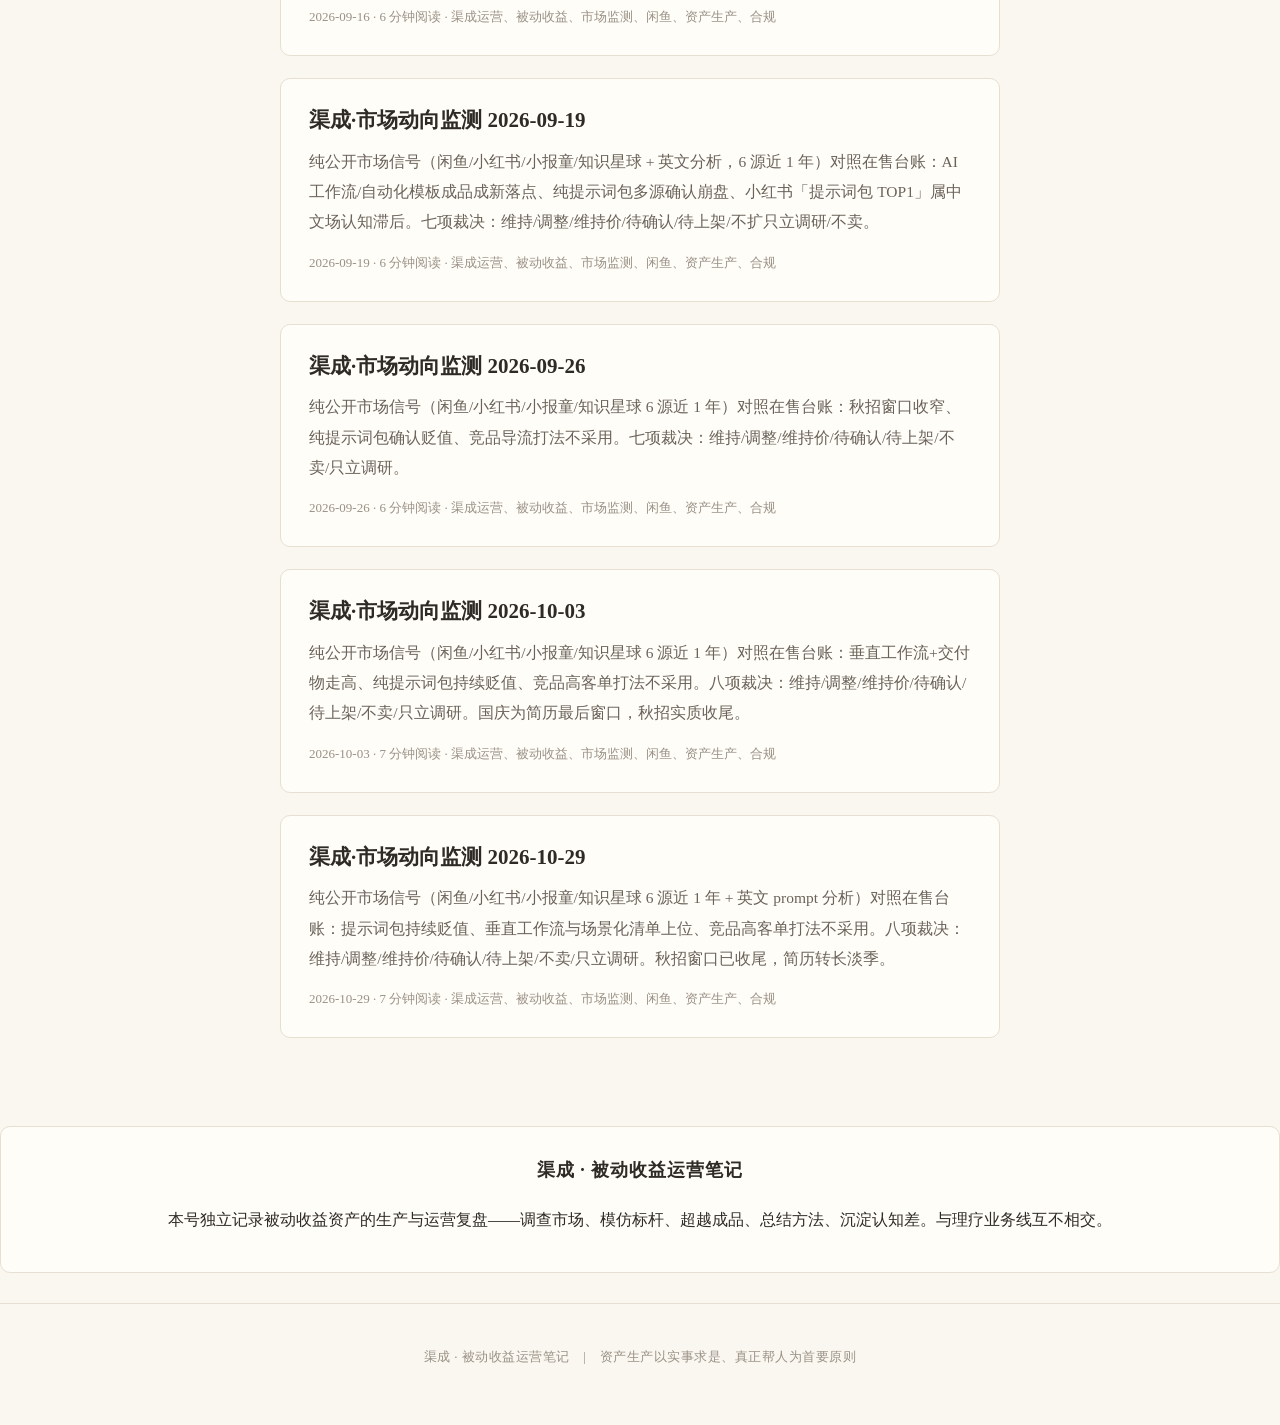
==== commit d76a21e6: "feat: 渠成市场监测 2026-10-29" ====
--- a/index.html
+++ b/index.html
@@ -31,6 +31,7 @@
 <a class="post-card" href="posts/qucheng-market-2026-09-19.html"><h2>渠成·市场动向监测 2026-09-19</h2><p>纯公开市场信号（闲鱼/小红书/小报童/知识星球 + 英文分析，6 源近 1 年）对照在售台账：AI 工作流/自动化模板成品成新落点、纯提示词包多源确认崩盘、小红书「提示词包 TOP1」属中文场认知滞后。七项裁决：维持/调整/维持价/待确认/待上架/不扩只立调研/不卖。</p><div class="post-meta">2026-09-19 · 6 分钟阅读 · 渠成运营、被动收益、市场监测、闲鱼、资产生产、合规</div></a>
 <a class="post-card" href="posts/qucheng-market-2026-09-26.html"><h2>渠成·市场动向监测 2026-09-26</h2><p>纯公开市场信号（闲鱼/小红书/小报童/知识星球 6 源近 1 年）对照在售台账：秋招窗口收窄、纯提示词包确认贬值、竞品导流打法不采用。七项裁决：维持/调整/维持价/待确认/待上架/不卖/只立调研。</p><div class="post-meta">2026-09-26 · 6 分钟阅读 · 渠成运营、被动收益、市场监测、闲鱼、资产生产、合规</div></a>
 <a class="post-card" href="posts/qucheng-market-2026-10-03.html"><h2>渠成·市场动向监测 2026-10-03</h2><p>纯公开市场信号（闲鱼/小红书/小报童/知识星球 6 源近 1 年）对照在售台账：垂直工作流+交付物走高、纯提示词包持续贬值、竞品高客单打法不采用。八项裁决：维持/调整/维持价/待确认/待上架/不卖/只立调研。国庆为简历最后窗口，秋招实质收尾。</p><div class="post-meta">2026-10-03 · 7 分钟阅读 · 渠成运营、被动收益、市场监测、闲鱼、资产生产、合规</div></a>
+<a class="post-card" href="posts/qucheng-market-2026-10-29.html"><h2>渠成·市场动向监测 2026-10-29</h2><p>纯公开市场信号（闲鱼/小红书/小报童/知识星球 6 源近 1 年 + 英文 prompt 分析）对照在售台账：提示词包持续贬值、垂直工作流与场景化清单上位、竞品高客单打法不采用。八项裁决：维持/调整/维持价/待确认/待上架/不卖/只立调研。秋招窗口已收尾，简历转长淡季。</p><div class="post-meta">2026-10-29 · 7 分钟阅读 · 渠成运营、被动收益、市场监测、闲鱼、资产生产、合规</div></a>
 
 </main>
 <section class="follow-box"><h3 class="box-title">渠成 · 被动收益运营笔记</h3><p class="cta-text">本号独立记录被动收益资产的生产与运营复盘——调查市场、模仿标杆、超越成品、总结方法、沉淀认知差。与理疗业务线互不相交。</p></section>
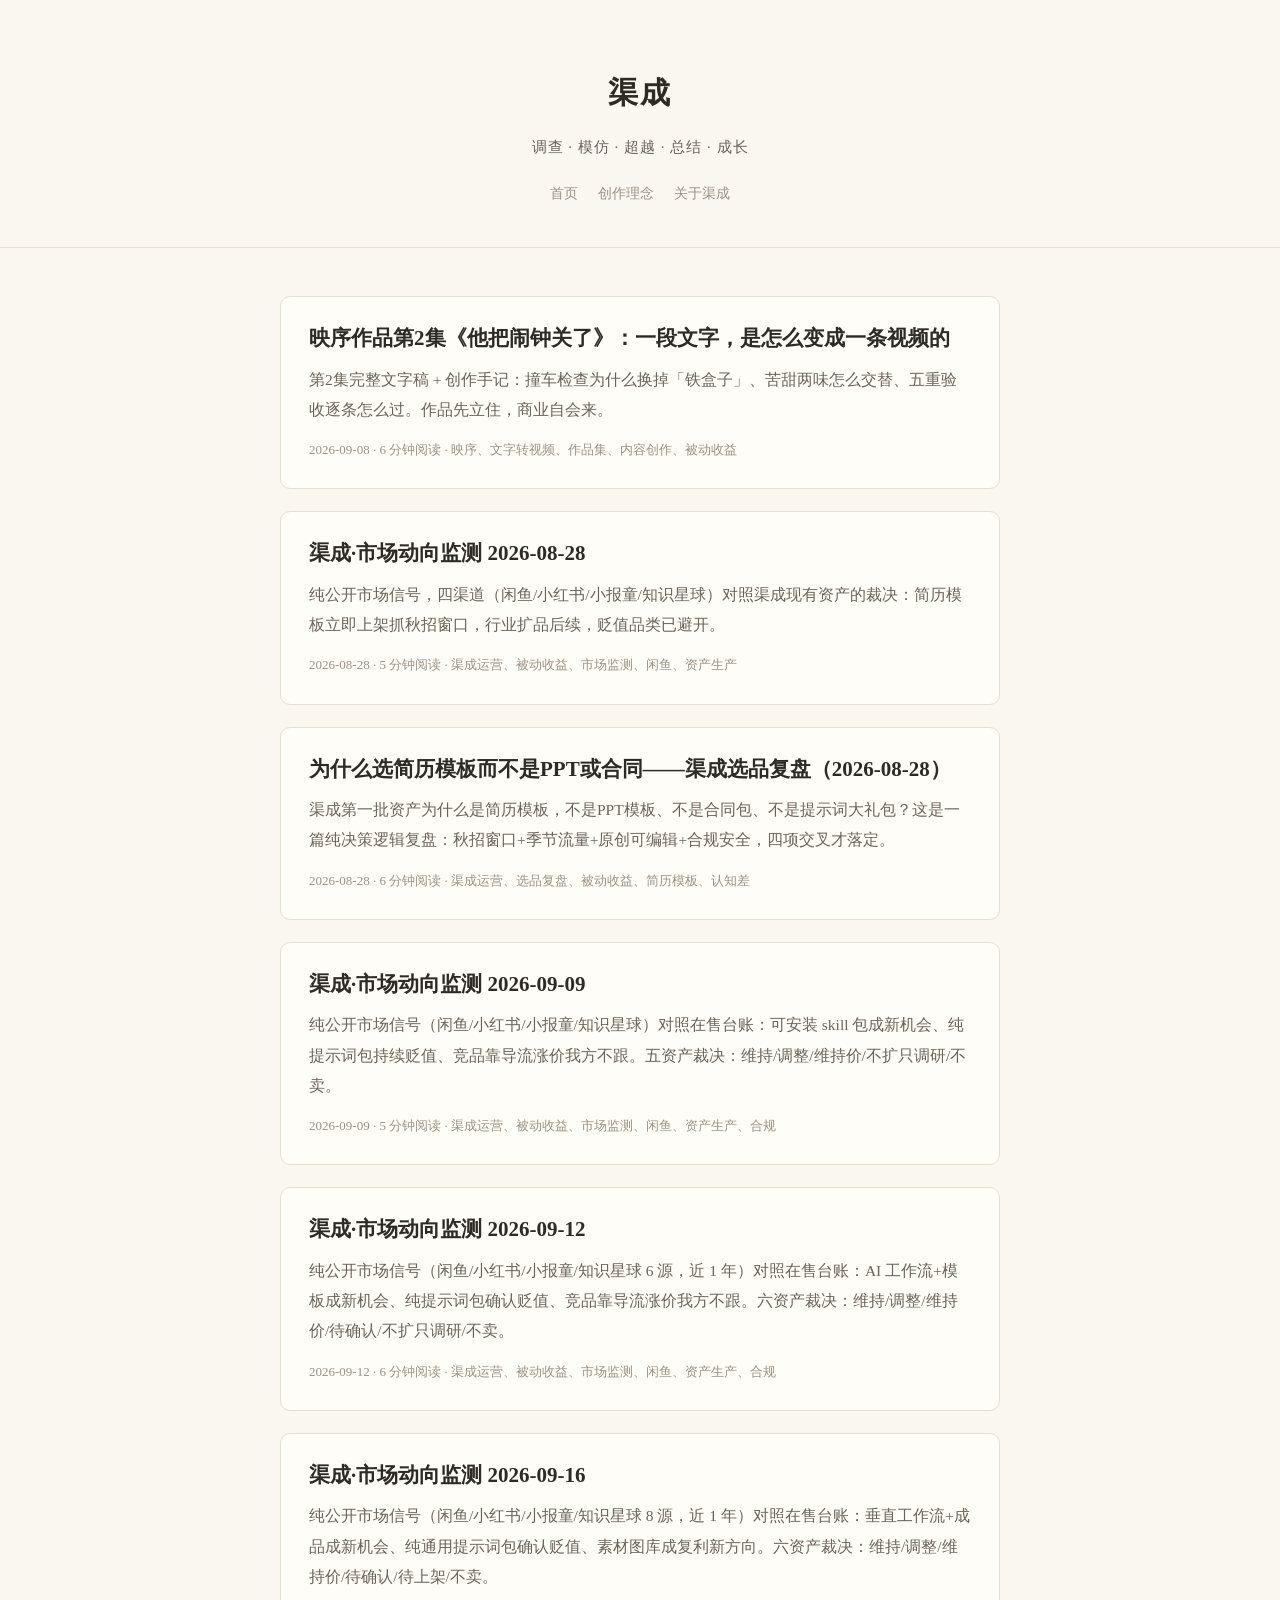
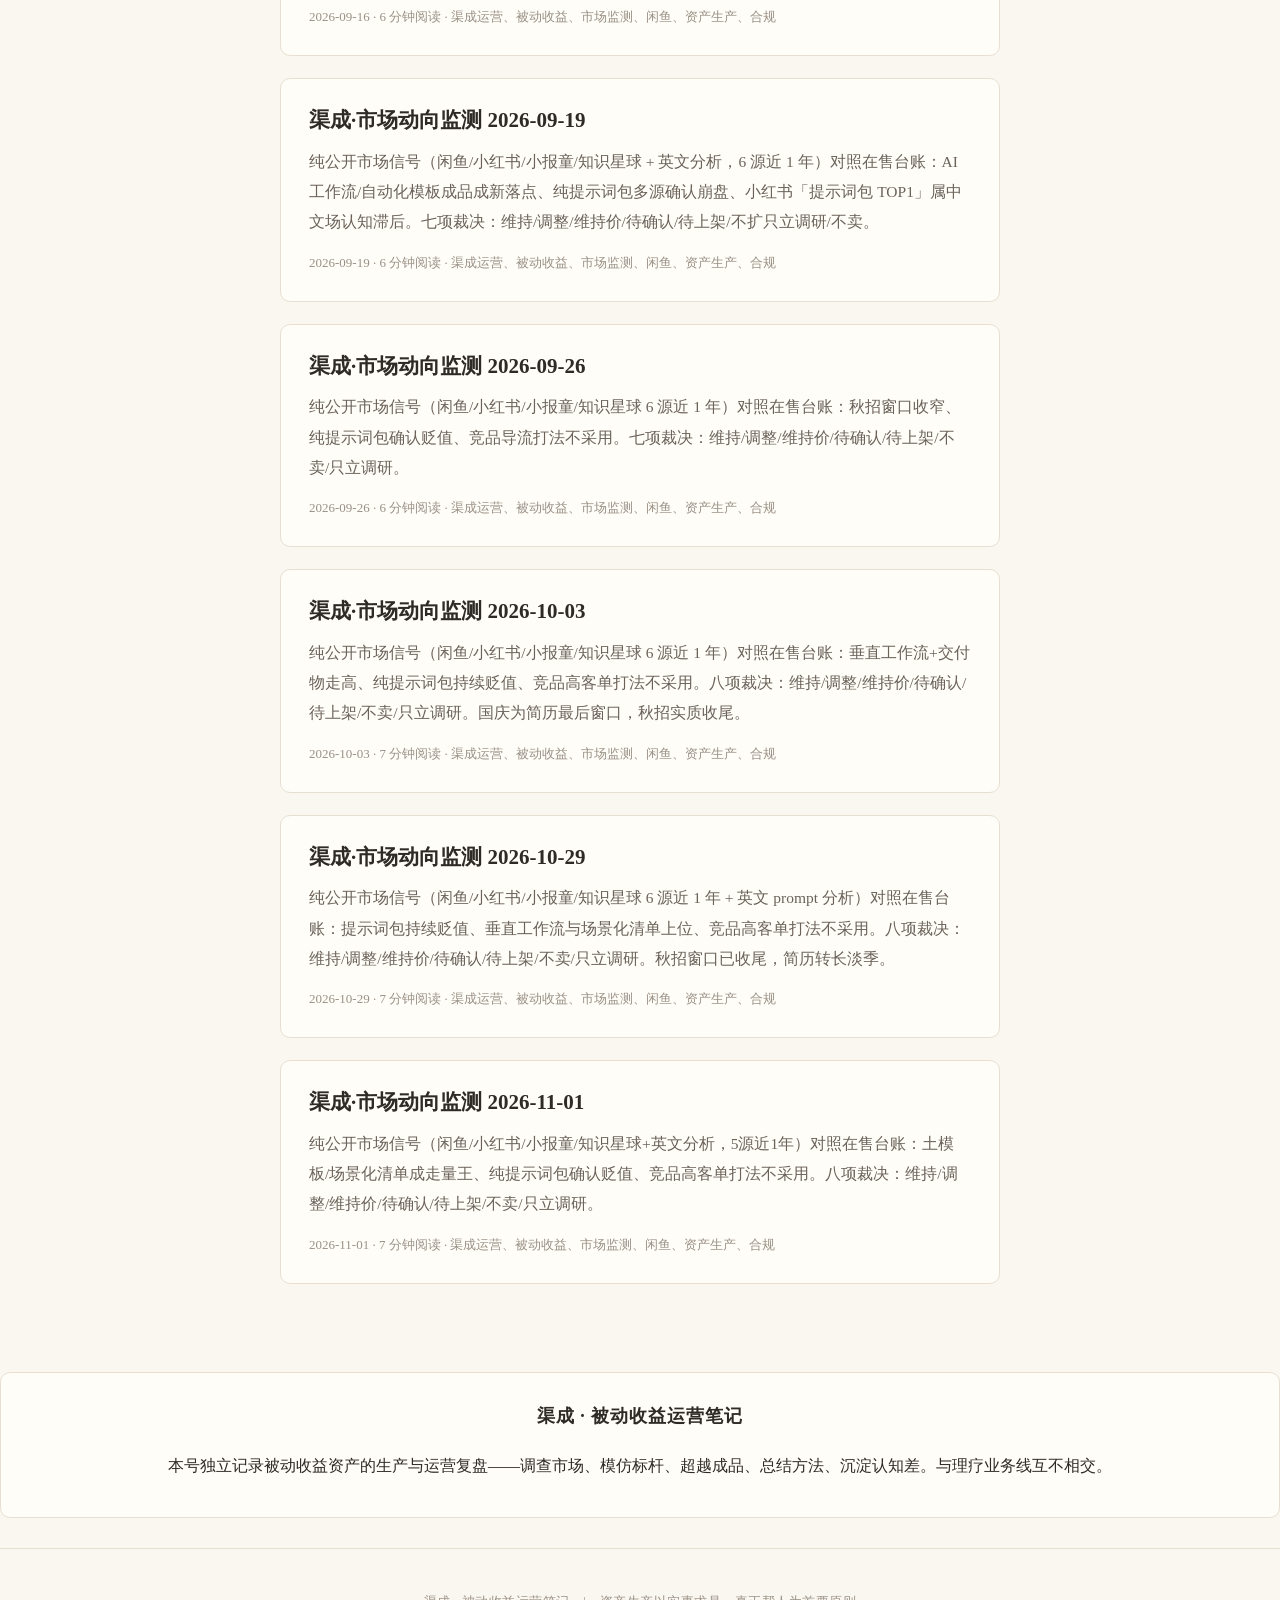
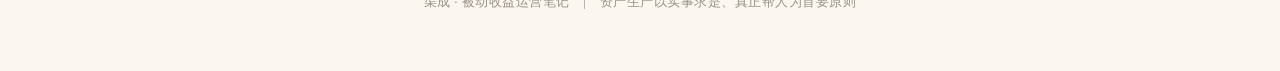
==== commit 0708d60d: "feat: 渠成市场监测 2026-11-01" ====
--- a/index.html
+++ b/index.html
@@ -32,6 +32,7 @@
 <a class="post-card" href="posts/qucheng-market-2026-09-26.html"><h2>渠成·市场动向监测 2026-09-26</h2><p>纯公开市场信号（闲鱼/小红书/小报童/知识星球 6 源近 1 年）对照在售台账：秋招窗口收窄、纯提示词包确认贬值、竞品导流打法不采用。七项裁决：维持/调整/维持价/待确认/待上架/不卖/只立调研。</p><div class="post-meta">2026-09-26 · 6 分钟阅读 · 渠成运营、被动收益、市场监测、闲鱼、资产生产、合规</div></a>
 <a class="post-card" href="posts/qucheng-market-2026-10-03.html"><h2>渠成·市场动向监测 2026-10-03</h2><p>纯公开市场信号（闲鱼/小红书/小报童/知识星球 6 源近 1 年）对照在售台账：垂直工作流+交付物走高、纯提示词包持续贬值、竞品高客单打法不采用。八项裁决：维持/调整/维持价/待确认/待上架/不卖/只立调研。国庆为简历最后窗口，秋招实质收尾。</p><div class="post-meta">2026-10-03 · 7 分钟阅读 · 渠成运营、被动收益、市场监测、闲鱼、资产生产、合规</div></a>
 <a class="post-card" href="posts/qucheng-market-2026-10-29.html"><h2>渠成·市场动向监测 2026-10-29</h2><p>纯公开市场信号（闲鱼/小红书/小报童/知识星球 6 源近 1 年 + 英文 prompt 分析）对照在售台账：提示词包持续贬值、垂直工作流与场景化清单上位、竞品高客单打法不采用。八项裁决：维持/调整/维持价/待确认/待上架/不卖/只立调研。秋招窗口已收尾，简历转长淡季。</p><div class="post-meta">2026-10-29 · 7 分钟阅读 · 渠成运营、被动收益、市场监测、闲鱼、资产生产、合规</div></a>
+<a class="post-card" href="posts/qucheng-market-2026-11-01.html"><h2>渠成·市场动向监测 2026-11-01</h2><p>纯公开市场信号（闲鱼/小红书/小报童/知识星球+英文分析，5源近1年）对照在售台账：土模板/场景化清单成走量王、纯提示词包确认贬值、竞品高客单打法不采用。八项裁决：维持/调整/维持价/待确认/待上架/不卖/只立调研。</p><div class="post-meta">2026-11-01 · 7 分钟阅读 · 渠成运营、被动收益、市场监测、闲鱼、资产生产、合规</div></a>
 
 </main>
 <section class="follow-box"><h3 class="box-title">渠成 · 被动收益运营笔记</h3><p class="cta-text">本号独立记录被动收益资产的生产与运营复盘——调查市场、模仿标杆、超越成品、总结方法、沉淀认知差。与理疗业务线互不相交。</p></section>
